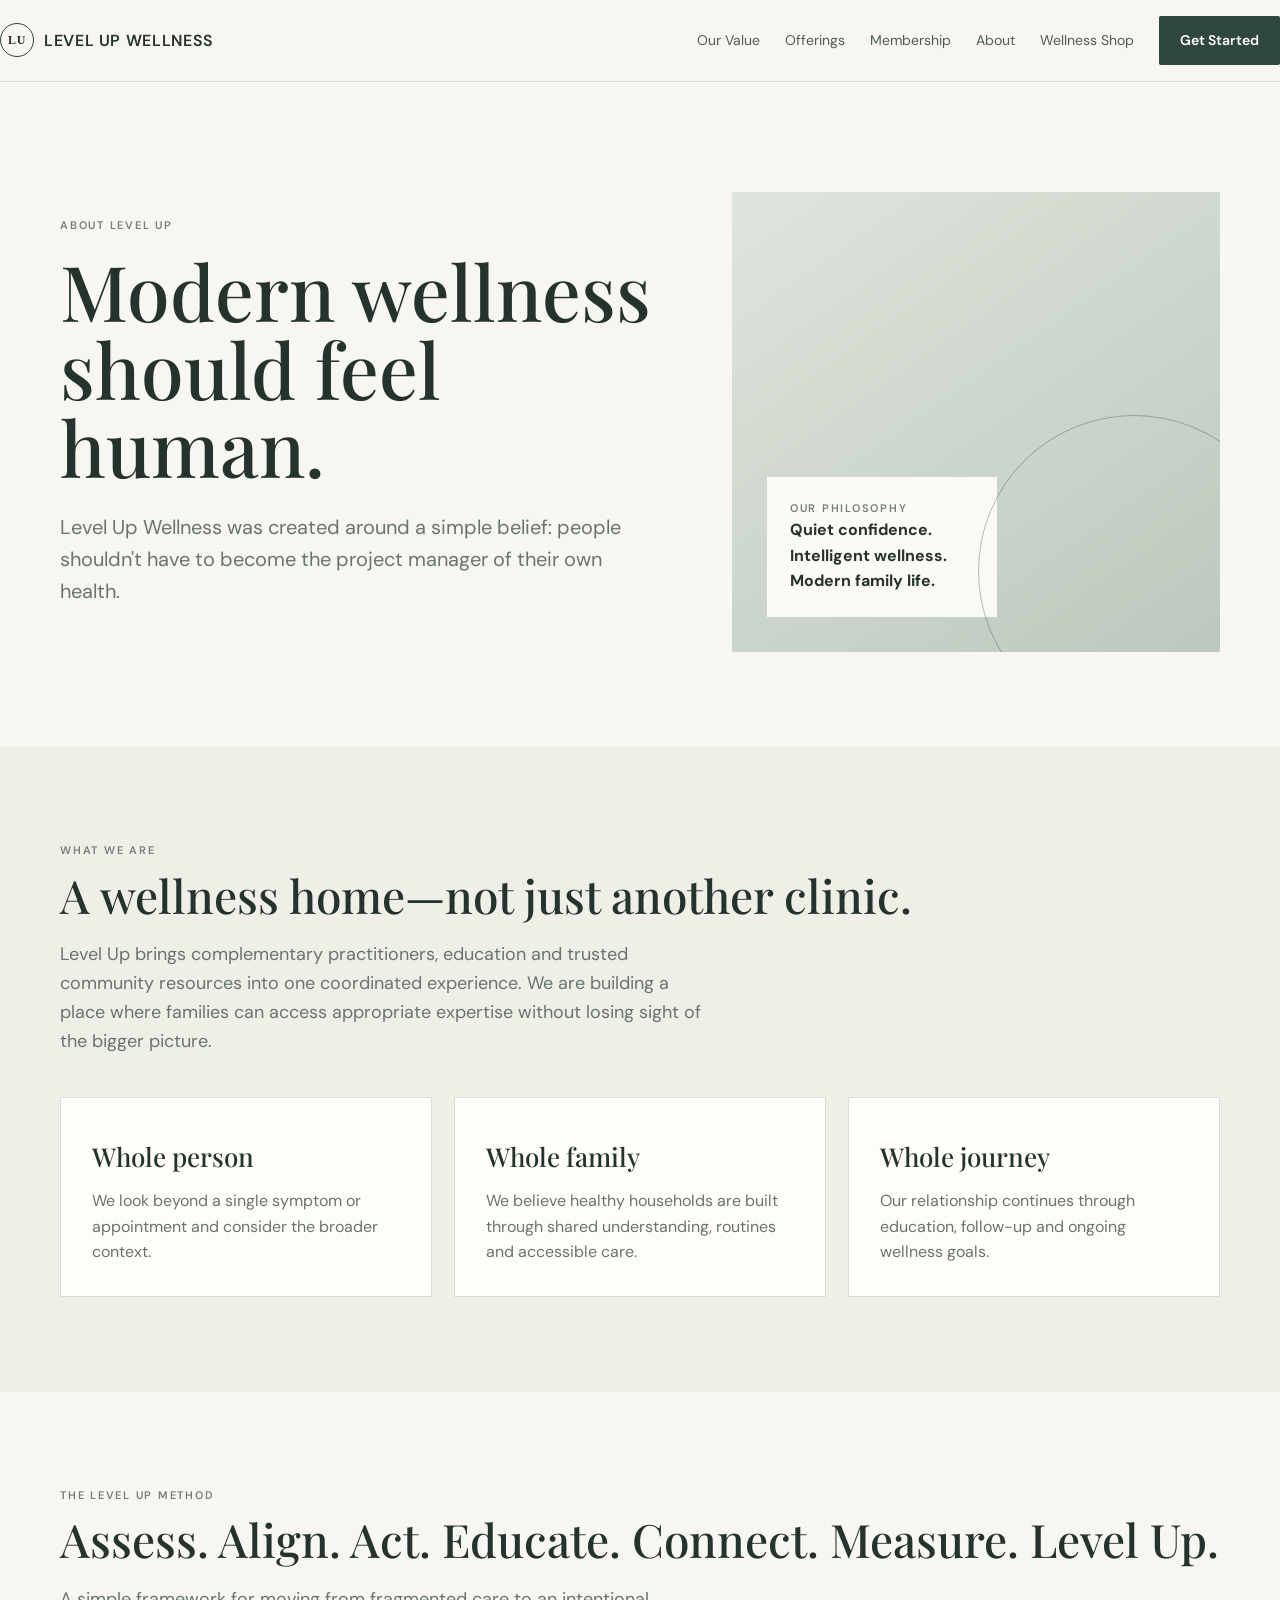
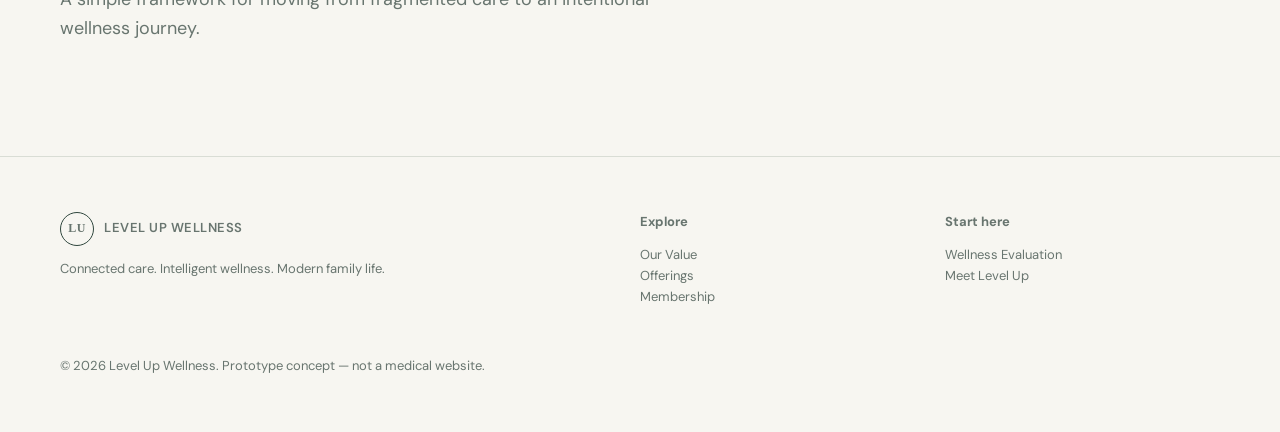
==== about.html @ f4aacc4f "Add files via upload" ====
<!doctype html>
<html lang="en"><head><meta charset="utf-8"><meta name="viewport" content="width=device-width,initial-scale=1">
<title>About Us | Level Up Wellness</title><link rel="stylesheet" href="assets/styles.css"></head>
<body>
<nav><div class="container" style="display:flex;align-items:center;justify-content:space-between;width:100%">
<a class="logo" href="index.html"><span class="mark">LU</span><span>LEVEL UP WELLNESS</span></a>
<div class="navlinks"><a href="value.html">Our Value</a><a href="offerings.html">Offerings</a><a href="membership.html">Membership</a><a href="about.html">About</a><a href="product.html">Wellness Shop</a><a class="btn" href="membership.html">Get Started</a></div>
</div></nav>

<main>
<section class="hero"><div class="container hero-grid"><div><div class="eyebrow">About Level Up</div><h1 class="display">Modern wellness should feel human.</h1><p class="lead">Level Up Wellness was created around a simple belief: people shouldn't have to become the project manager of their own health.</p></div><div class="visual"><div class="visual-card"><div class="eyebrow">Our philosophy</div><strong>Quiet confidence. Intelligent wellness. Modern family life.</strong></div></div></div></section>
<section class="section alt"><div class="container"><div class="eyebrow">What we are</div><h2>A wellness home—not just another clinic.</h2><p class="section-intro">Level Up brings complementary practitioners, education and trusted community resources into one coordinated experience. We are building a place where families can access appropriate expertise without losing sight of the bigger picture.</p><div class="grid3"><div class="card"><h3>Whole person</h3><p>We look beyond a single symptom or appointment and consider the broader context.</p></div><div class="card"><h3>Whole family</h3><p>We believe healthy households are built through shared understanding, routines and accessible care.</p></div><div class="card"><h3>Whole journey</h3><p>Our relationship continues through education, follow-up and ongoing wellness goals.</p></div></div></div></section>
<section class="section"><div class="container"><div class="eyebrow">The Level Up Method</div><h2>Assess. Align. Act. Educate. Connect. Measure. Level Up.</h2><p class="section-intro">A simple framework for moving from fragmented care to an intentional wellness journey.</p></div></section>
</main>
<footer><div class="container footergrid"><div><div class="logo"><span class="mark">LU</span><span>LEVEL UP WELLNESS</span></div><p>Connected care. Intelligent wellness. Modern family life.</p></div><div><b>Explore</b><p><a href="value.html">Our Value</a><br><a href="offerings.html">Offerings</a><br><a href="membership.html">Membership</a></p></div><div><b>Start here</b><p><a href="membership.html">Wellness Evaluation</a><br><a href="about.html">Meet Level Up</a></p></div></div><div class="container" style="margin-top:35px">© <span data-year></span> Level Up Wellness. Prototype concept — not a medical website.</div></footer>
<script src="assets/site.js"></script></body></html>
---- assets/styles.css ----
@import url('https://fonts.googleapis.com/css2?family=DM+Sans:wght@400;500;600&family=Playfair+Display:wght@500;600&display=swap');

:root{
  --ink:#24332d; --muted:#68756f; --paper:#f7f6f1; --cream:#efeee7;
  --sage:#aebcae; --deep:#30473e; --line:#d9ddd5; --white:#fffdf9;
}
*{box-sizing:border-box} body{margin:0;background:var(--paper);color:var(--ink);font-family:"DM Sans",sans-serif;line-height:1.6}
a{text-decoration:none;color:inherit}.container{width:min(1160px,92%);margin:auto}
nav{height:82px;display:flex;align-items:center;justify-content:space-between;border-bottom:1px solid var(--line);background:rgba(247,246,241,.94);position:sticky;top:0;z-index:10}
.navlinks{display:flex;gap:25px;align-items:center;font-size:14px;color:#4f5c56}.navlinks a:hover{color:var(--deep)}
.logo{display:flex;align-items:center;gap:10px;font-weight:600;letter-spacing:.04em}.mark{width:34px;height:34px;border:1.5px solid var(--deep);border-radius:50%;display:grid;place-items:center;font-family:Georgia,serif;font-size:12px}
.btn{display:inline-block;background:var(--deep);color:white;padding:13px 21px;border-radius:2px;font-size:14px;font-weight:600}.btn.light{background:transparent;color:var(--deep);border:1px solid var(--deep)}.btn:hover{opacity:.9}
.hero{padding:110px 0 95px}.hero-grid{display:grid;grid-template-columns:1.1fr .9fr;gap:75px;align-items:center}.eyebrow{text-transform:uppercase;letter-spacing:.16em;font-size:11px;color:#738077;font-weight:600}.display{font-family:"Playfair Display",serif;font-size:clamp(48px,6vw,78px);line-height:1.02;font-weight:500;margin:16px 0 25px}.lead{font-size:20px;color:var(--muted);max-width:620px}.actions{display:flex;gap:12px;flex-wrap:wrap;margin-top:30px}
.visual{min-height:460px;background:linear-gradient(145deg,#dfe5dc,#bcc8bd);border-radius:2px;position:relative;overflow:hidden}.visual:after{content:"";position:absolute;width:310px;height:310px;border:1px solid rgba(48,71,62,.35);border-radius:50%;right:-70px;bottom:-75px}.visual-card{position:absolute;left:35px;bottom:35px;background:rgba(255,253,249,.92);padding:23px;width:230px}
.section{padding:95px 0}.section.alt{background:var(--cream)}.section h2{font-family:"Playfair Display",serif;font-size:46px;line-height:1.1;font-weight:500;margin:10px 0 20px}.section-intro{max-width:650px;color:var(--muted);font-size:18px}
.grid3{display:grid;grid-template-columns:repeat(3,1fr);gap:22px;margin-top:42px}.card{background:var(--white);border:1px solid var(--line);padding:31px}.card h3{font-family:"Playfair Display",serif;font-size:26px;font-weight:500;margin:7px 0 10px}.card p{color:var(--muted);margin:0}.num{font-size:12px;letter-spacing:.12em;color:#7d8982}
.compare{display:grid;grid-template-columns:1fr 1fr;border:1px solid var(--line);margin-top:45px}.compare>div{padding:38px}.compare>div:first-child{background:#f0eee7}.compare h3{font-family:"Playfair Display",serif;font-size:29px;font-weight:500}.compare ul{padding-left:19px;color:var(--muted)}
.pricing{display:grid;grid-template-columns:1fr 1fr;gap:25px;margin-top:45px}.price-card{background:var(--white);border:1px solid var(--line);padding:42px}.price-card.featured{border:1.5px solid var(--deep)}.price{font-family:"Playfair Display",serif;font-size:53px;margin:15px 0}.price small{font:16px "DM Sans",sans-serif;color:var(--muted)}.checklist{list-style:none;padding:0;color:var(--muted)}.checklist li{padding:8px 0;border-bottom:1px solid #e8e9e4}
.banner{padding:60px 0;background:var(--deep);color:white}.banner .section-intro{color:#dce5df}.banner h2{color:white}
footer{padding:55px 0;border-top:1px solid var(--line);font-size:13px;color:var(--muted)}.footergrid{display:grid;grid-template-columns:2fr 1fr 1fr;gap:30px}
.product{display:grid;grid-template-columns:1fr 1fr;gap:60px;padding:90px 0}.product-img{height:520px;background:linear-gradient(145deg,#d7ddd4,#b3c1b4);display:grid;place-items:center;font-family:"Playfair Display",serif;font-size:34px;color:#30473e}.tabs{display:flex;gap:25px;border-bottom:1px solid var(--line);margin-top:35px}.tabs button{background:none;border:0;padding:12px 0;font:inherit;color:var(--muted);cursor:pointer}.tabs button.active{color:var(--deep);border-bottom:2px solid var(--deep)}
@media(max-width:800px){.navlinks{display:none}.hero-grid,.product,.pricing,.compare,.grid3{grid-template-columns:1fr}.hero{padding:75px 0}.visual{min-height:360px}.section{padding:70px 0}.display{font-size:53px}.footergrid{grid-template-columns:1fr}.price-card{padding:30px}}
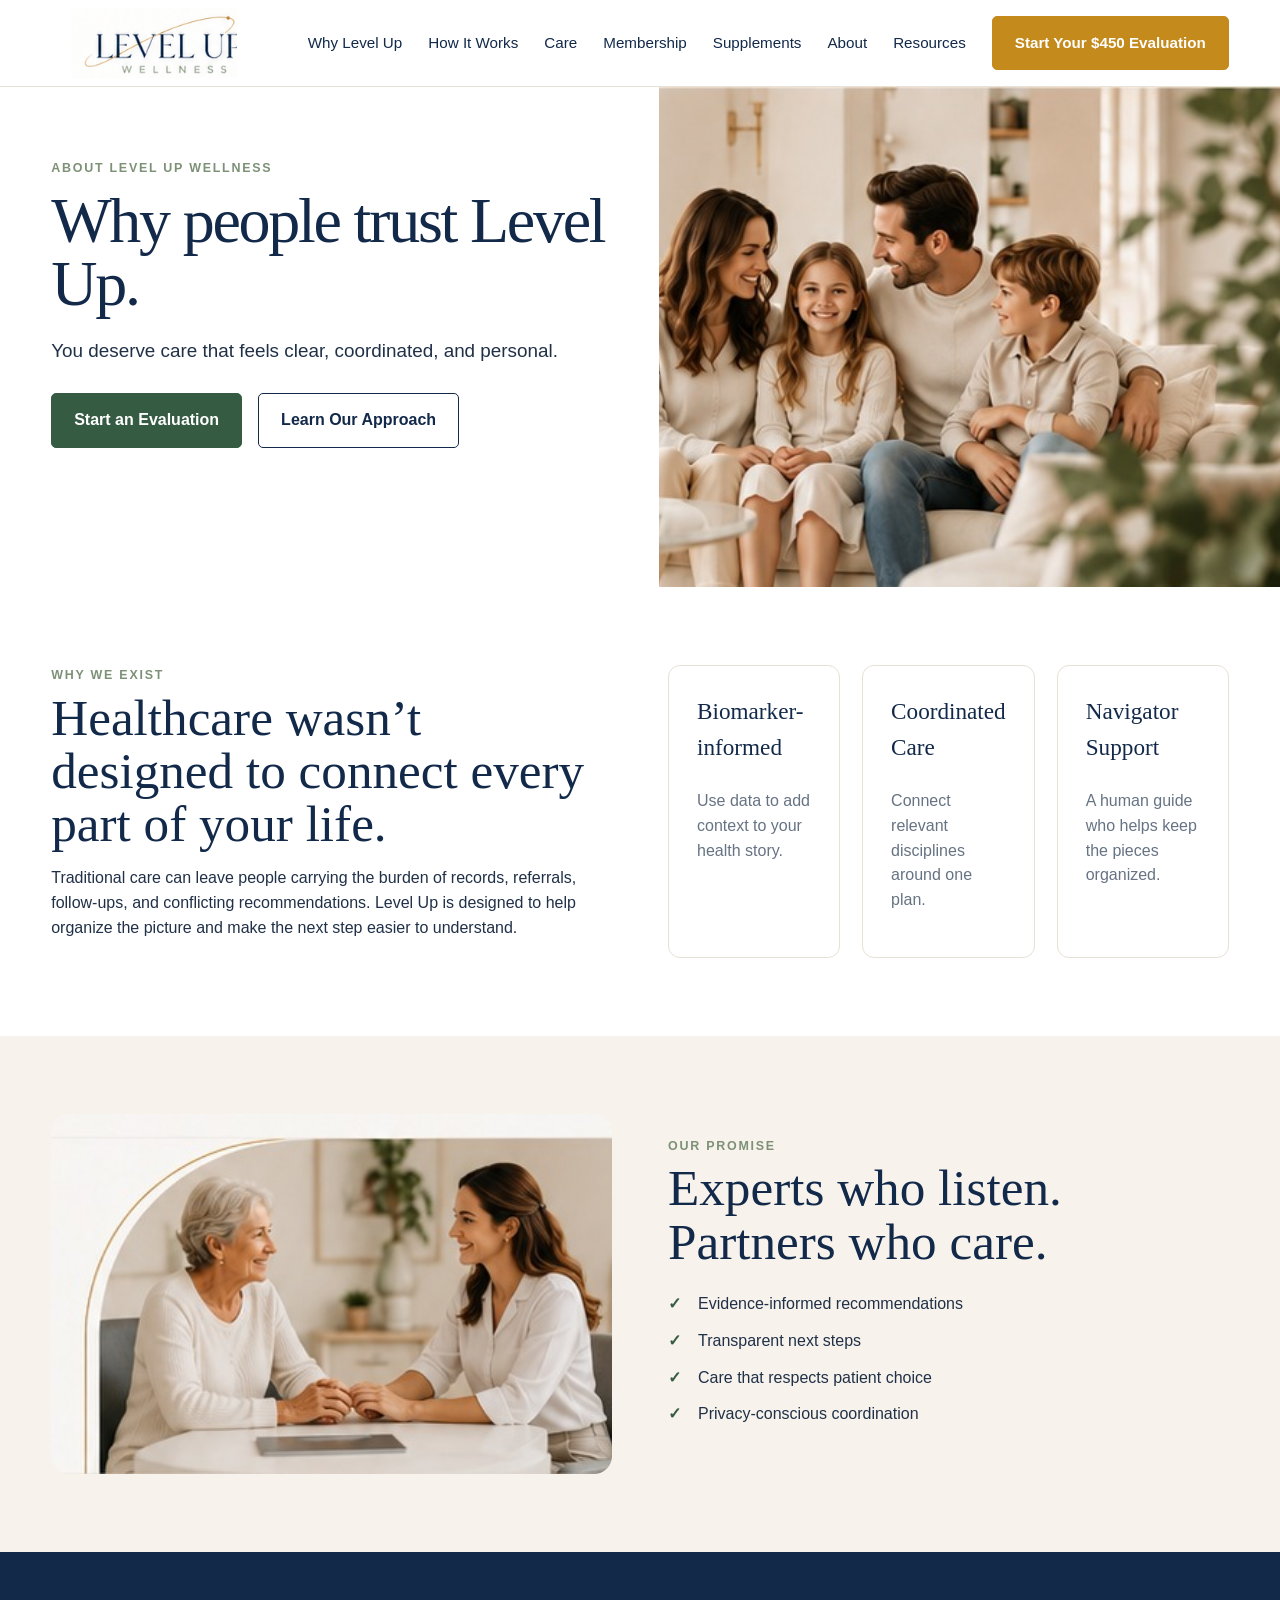
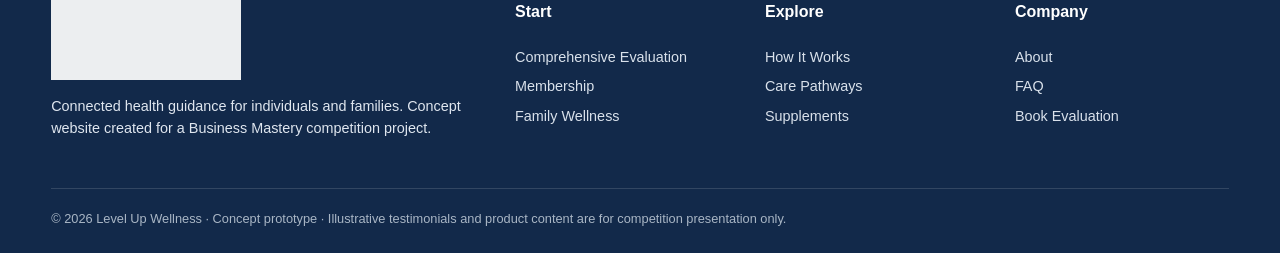
==== commit c2469590: "refactor: overhaul entire website layout and codebase" ====
--- a/about.html
+++ b/about.html
@@ -1,16 +1,3 @@
-<!doctype html>
-<html lang="en"><head><meta charset="utf-8"><meta name="viewport" content="width=device-width,initial-scale=1">
-<title>About Us | Level Up Wellness</title><link rel="stylesheet" href="assets/styles.css"></head>
-<body>
-<nav><div class="container" style="display:flex;align-items:center;justify-content:space-between;width:100%">
-<a class="logo" href="index.html"><span class="mark">LU</span><span>LEVEL UP WELLNESS</span></a>
-<div class="navlinks"><a href="value.html">Our Value</a><a href="offerings.html">Offerings</a><a href="membership.html">Membership</a><a href="about.html">About</a><a href="product.html">Wellness Shop</a><a class="btn" href="membership.html">Get Started</a></div>
-</div></nav>
-
-<main>
-<section class="hero"><div class="container hero-grid"><div><div class="eyebrow">About Level Up</div><h1 class="display">Modern wellness should feel human.</h1><p class="lead">Level Up Wellness was created around a simple belief: people shouldn't have to become the project manager of their own health.</p></div><div class="visual"><div class="visual-card"><div class="eyebrow">Our philosophy</div><strong>Quiet confidence. Intelligent wellness. Modern family life.</strong></div></div></div></section>
-<section class="section alt"><div class="container"><div class="eyebrow">What we are</div><h2>A wellness home—not just another clinic.</h2><p class="section-intro">Level Up brings complementary practitioners, education and trusted community resources into one coordinated experience. We are building a place where families can access appropriate expertise without losing sight of the bigger picture.</p><div class="grid3"><div class="card"><h3>Whole person</h3><p>We look beyond a single symptom or appointment and consider the broader context.</p></div><div class="card"><h3>Whole family</h3><p>We believe healthy households are built through shared understanding, routines and accessible care.</p></div><div class="card"><h3>Whole journey</h3><p>Our relationship continues through education, follow-up and ongoing wellness goals.</p></div></div></div></section>
-<section class="section"><div class="container"><div class="eyebrow">The Level Up Method</div><h2>Assess. Align. Act. Educate. Connect. Measure. Level Up.</h2><p class="section-intro">A simple framework for moving from fragmented care to an intentional wellness journey.</p></div></section>
-</main>
-<footer><div class="container footergrid"><div><div class="logo"><span class="mark">LU</span><span>LEVEL UP WELLNESS</span></div><p>Connected care. Intelligent wellness. Modern family life.</p></div><div><b>Explore</b><p><a href="value.html">Our Value</a><br><a href="offerings.html">Offerings</a><br><a href="membership.html">Membership</a></p></div><div><b>Start here</b><p><a href="membership.html">Wellness Evaluation</a><br><a href="about.html">Meet Level Up</a></p></div></div><div class="container" style="margin-top:35px">© <span data-year></span> Level Up Wellness. Prototype concept — not a medical website.</div></footer>
-<script src="assets/site.js"></script></body></html>+<!doctype html><html lang="en"><head><meta charset="utf-8"><meta name="viewport" content="width=device-width,initial-scale=1"><title>About | Level Up Wellness</title><link rel="stylesheet" href="styles.css"></head><body><header><div class="container nav"><a class="logo" href="index.html"><img src="assets/logo.png" alt="Level Up Wellness"></a><button class="menu" aria-label="Menu">☰</button><nav class="navlinks"><a href="index.html">Why Level Up</a><a href="how-it-works.html">How It Works</a><a href="care.html">Care</a><a href="membership.html">Membership</a><a href="shop.html">Supplements</a><a href="about.html">About</a><a href="faq.html">Resources</a><a class="btn" href="evaluation.html">Start Your $450 Evaluation</a></nav></div></header><main><section class="hero"><div class="hero-copy"><div class="eyebrow">About Level Up Wellness</div><h1>Why people trust Level Up.</h1><p class="lead">You deserve care that feels clear, coordinated, and personal.</p><div class="hero-actions"><a class="btn sage" href="evaluation.html">Start an Evaluation</a><a class="btn secondary" href="how-it-works.html">Learn Our Approach</a></div></div><div class="hero-img" style="background-image:url('assets/hero-about.jpg')"></div></section>
+<section class="section"><div class="container two-col"><div><div class="eyebrow">Why we exist</div><h2>Healthcare wasn’t designed to connect every part of your life.</h2><p>Traditional care can leave people carrying the burden of records, referrals, follow-ups, and conflicting recommendations. Level Up is designed to help organize the picture and make the next step easier to understand.</p></div><div class="cards"><div class="card"><h3>Biomarker-informed</h3><p>Use data to add context to your health story.</p></div><div class="card"><h3>Coordinated Care</h3><p>Connect relevant disciplines around one plan.</p></div><div class="card"><h3>Navigator Support</h3><p>A human guide who helps keep the pieces organized.</p></div></div></div></section>
+<section class="section soft"><div class="container two-col"><img src="assets/clinician.jpg" alt="Clinician and patient"><div><div class="eyebrow">Our promise</div><h2>Experts who listen. Partners who care.</h2><ul class="checks"><li>Evidence-informed recommendations</li><li>Transparent next steps</li><li>Care that respects patient choice</li><li>Privacy-conscious coordination</li></ul></div></div></section></main><footer class="site"><div class="container"><div class="footer-grid"><div><img src="assets/logo.png" alt="Level Up Wellness" style="width:190px;filter:brightness(0) invert(1);opacity:.92"><p class="small">Connected health guidance for individuals and families. Concept website created for a Business Mastery competition project.</p></div><div><h4>Start</h4><a href="evaluation.html">Comprehensive Evaluation</a><a href="membership.html">Membership</a><a href="family.html">Family Wellness</a></div><div><h4>Explore</h4><a href="how-it-works.html">How It Works</a><a href="care.html">Care Pathways</a><a href="shop.html">Supplements</a></div><div><h4>Company</h4><a href="about.html">About</a><a href="faq.html">FAQ</a><a href="evaluation.html">Book Evaluation</a></div></div><div class="legal">© 2026 Level Up Wellness · Concept prototype · Illustrative testimonials and product content are for competition presentation only.</div></div></footer><script src="app.js"></script></body></html>
--- a/styles.css
+++ b/styles.css
@@ -0,0 +1,19 @@
+:root{--navy:#12294A;--sage:#7D9177;--sage2:#A8B4A3;--gold:#C58A1C;--cream:#F7F3EC;--ink:#203047;--line:#E7E1D6;--white:#fff;--green:#355C42}
+*{box-sizing:border-box}html{scroll-behavior:smooth}body{margin:0;font-family:Inter,Manrope,Arial,sans-serif;color:var(--ink);background:#fff;line-height:1.55}a{text-decoration:none;color:inherit}img{max-width:100%;display:block}.container{width:min(1180px,92vw);margin:auto}.serif,h1,h2,h3{font-family:Georgia,'Times New Roman',serif;color:var(--navy);font-weight:500}.eyebrow{letter-spacing:.14em;text-transform:uppercase;color:var(--sage);font-weight:700;font-size:.78rem}.muted{color:#647081}.small{font-size:.9rem}.btn{display:inline-flex;align-items:center;justify-content:center;padding:14px 22px;border-radius:5px;background:var(--gold);color:white;font-weight:700;border:1px solid var(--gold);transition:.2s}.btn:hover{transform:translateY(-1px);filter:brightness(.96)}.btn.secondary{background:transparent;color:var(--navy);border-color:var(--navy)}.btn.sage{background:var(--green);border-color:var(--green)}
+header{position:sticky;top:0;z-index:20;background:rgba(255,255,255,.96);backdrop-filter:blur(8px);border-bottom:1px solid var(--line)}.nav{height:86px;display:flex;align-items:center;gap:28px}.logo img{width:205px;max-height:70px;object-fit:contain}.navlinks{margin-left:auto;display:flex;gap:26px;align-items:center;font-size:.95rem;color:var(--navy)}.navlinks a:hover{color:var(--gold)}.menu{display:none;margin-left:auto;background:none;border:0;font-size:1.5rem;color:var(--navy)}
+.hero{display:grid;grid-template-columns:1.03fr .97fr;min-height:500px}.hero-copy{padding:72px max(4vw,28px) 60px calc((100vw - min(1180px,92vw))/2);background:linear-gradient(90deg,#fff 0%,#fff 78%,rgba(255,255,255,.84) 100%)}.hero h1{font-size:clamp(3rem,5vw,5.4rem);line-height:.98;margin:.18em 0 .32em;letter-spacing:-.035em}.hero p.lead{font-size:1.18rem;max-width:610px}.hero-img{min-height:500px;background-size:cover;background-position:center}.hero-actions{display:flex;gap:16px;align-items:center;margin-top:28px;flex-wrap:wrap}
+.benefit-strip{display:grid;grid-template-columns:repeat(3,1fr);gap:0;border-top:1px solid var(--line);border-bottom:1px solid var(--line)}.benefit{padding:28px 34px;display:grid;grid-template-columns:52px 1fr;gap:14px;align-items:start;border-right:1px solid var(--line)}.benefit:last-child{border-right:0}.icon{width:48px;height:48px;border-radius:50%;display:grid;place-items:center;background:#EEF1E8;color:var(--green);font-size:1.4rem}.benefit h3{font-size:1.18rem;margin:0 0 4px}.benefit p{margin:0;font-size:.94rem;color:#546171}
+.section{padding:78px 0}.section.soft{background:var(--cream)}.section.sage{background:#EEF2EA}.section.navy{background:var(--navy);color:white}.section.navy h2,.section.navy h3{color:white}.section-title{text-align:center;max-width:780px;margin:0 auto 44px}.section-title h2{font-size:clamp(2.2rem,3.4vw,3.6rem);line-height:1.05;margin:.2em 0}.section-title p{font-size:1.08rem;color:#667383}
+.steps{display:grid;grid-template-columns:repeat(3,1fr);gap:24px}.step{padding:30px;background:white;border:1px solid var(--line);border-radius:12px}.step .num{width:34px;height:34px;border-radius:50%;background:var(--sage);color:white;display:grid;place-items:center;font-weight:800;margin-bottom:18px}.step h3{margin:0 0 10px;font-size:1.45rem}.step p{margin:0;color:#5c6978}
+.testimonials{display:grid;grid-template-columns:repeat(3,1fr);gap:20px}.quote{border:1px solid var(--line);border-radius:12px;padding:28px;background:#fff}.quote .mark{font:48px Georgia;color:var(--gold);line-height:.7}.quote p{font-family:Georgia,serif;font-size:1.16rem;color:var(--navy)}.quote footer{font-size:.88rem;color:#667383}.disclosure{text-align:center;margin-top:14px;font-size:.75rem;color:#7d8792}
+.two-col{display:grid;grid-template-columns:1fr 1fr;gap:56px;align-items:center}.two-col img{border-radius:18px;min-height:360px;object-fit:cover}.two-col h2{font-size:clamp(2.4rem,4vw,4rem);line-height:1.04;margin:.1em 0 .3em}.checks{list-style:none;padding:0;margin:24px 0}.checks li{position:relative;padding-left:30px;margin:12px 0}.checks li:before{content:'✓';position:absolute;left:0;color:var(--green);font-weight:900}
+.cards{display:grid;grid-template-columns:repeat(3,1fr);gap:22px}.card{border:1px solid var(--line);border-radius:12px;background:#fff;padding:28px}.card h3{margin-top:0;font-size:1.45rem}.card p{color:#667383}.price{font:500 2.6rem Georgia;color:var(--navy);margin:.2em 0}.price small{font:400 .95rem Inter;color:#657180}
+.pricing{display:grid;grid-template-columns:repeat(2,1fr);gap:24px;max-width:900px;margin:auto}.price-card{border:1px solid var(--line);border-radius:14px;padding:34px;background:#fff}.price-card.featured{border:2px solid var(--sage);position:relative}.pill{display:inline-block;padding:6px 11px;border-radius:999px;background:#EDF1E8;color:var(--green);font-size:.75rem;font-weight:800;letter-spacing:.05em;text-transform:uppercase}
+.map{max-width:780px;margin:auto;border:1px solid var(--line);border-radius:50%;aspect-ratio:1;display:grid;place-items:center;background:radial-gradient(circle,#fff 0 38%,#f3f5ef 39% 100%);position:relative}.map-center{width:40%;aspect-ratio:1;border-radius:50%;background:var(--navy);color:white;display:grid;place-items:center;text-align:center;padding:20px;font:500 1.7rem Georgia}.map-tag{position:absolute;background:white;border:1px solid var(--line);border-radius:9px;padding:10px 14px;font-size:.9rem}.t1{top:10%;left:8%}.t2{top:10%;right:7%}.t3{top:44%;left:-2%}.t4{top:44%;right:-2%}.t5{bottom:11%;left:12%}.t6{bottom:11%;right:12%}
+.pathways{display:grid;grid-template-columns:repeat(5,1fr);gap:16px}.path{border:1px solid var(--line);padding:22px;border-radius:11px;background:#fff}.path h3{font-size:1.22rem}.path p{font-size:.9rem;color:#647081}
+.faq{max-width:850px;margin:auto}.faq-item{border-bottom:1px solid var(--line)}.faq-q{width:100%;display:flex;justify-content:space-between;background:none;border:0;padding:22px 0;font:500 1.2rem Georgia;color:var(--navy);cursor:pointer;text-align:left}.faq-a{display:none;padding:0 0 22px;color:#5e6a78}.faq-item.open .faq-a{display:block}
+.shop-hero{background:linear-gradient(90deg,#fff 0 52%,rgba(255,255,255,.08)),url('assets/supplements-hero.jpg') center/cover;min-height:460px;display:flex;align-items:center}.shop-hero .copy{max-width:560px}.shop-hero h1{font-size:clamp(3rem,5vw,5rem);line-height:1}.product-grid{display:grid;grid-template-columns:repeat(4,1fr);gap:22px}.product-card{border:1px solid var(--line);border-radius:12px;background:white;overflow:hidden}.product-art{height:250px;background:#F4F1E9;display:grid;place-items:center}.bottle{width:105px;height:165px;background:linear-gradient(#55331e,#2b1a10);border-radius:15px 15px 22px 22px;position:relative;box-shadow:0 12px 26px #0002}.bottle:before{content:'';position:absolute;top:-24px;left:9px;right:9px;height:28px;background:#171717;border-radius:6px}.label{position:absolute;left:10px;right:10px;top:42px;height:84px;background:#f5efe4;border-radius:4px;display:grid;place-items:center;text-align:center;padding:8px;font:600 .7rem Georgia;color:var(--navy)}.product-info{padding:20px}.product-info h3{font-size:1.25rem;margin:0}.stars{color:var(--gold);letter-spacing:.08em}.product-detail{display:grid;grid-template-columns:1fr 1fr;gap:60px;align-items:start}.product-stage{background:#F4F1E9;border-radius:16px;min-height:540px;display:grid;place-items:center}.product-stage .bottle{transform:scale(1.8)}.qty{display:flex;border:1px solid var(--line);border-radius:6px;overflow:hidden;width:max-content}.qty button,.qty span{width:42px;height:42px;display:grid;place-items:center;border:0;background:#fff}.product-meta{display:grid;grid-template-columns:repeat(3,1fr);gap:12px;margin-top:24px}.meta{border:1px solid var(--line);padding:14px;border-radius:8px;text-align:center;font-size:.85rem}
+.cta{padding:46px;border-radius:14px;background:linear-gradient(135deg,var(--green),#6f876f);color:white;display:flex;align-items:center;justify-content:space-between;gap:20px}.cta h2{color:white;margin:0;font-size:2rem}.cta p{margin:.35em 0 0;color:#eff5ed}
+footer.site{background:var(--navy);color:#dfe6ef;padding:48px 0 24px}.footer-grid{display:grid;grid-template-columns:2fr repeat(3,1fr);gap:36px}.footer-grid h4{color:white;margin-top:0}.footer-grid a{display:block;margin:7px 0;color:#d9e1eb;font-size:.9rem}.legal{border-top:1px solid #ffffff22;margin-top:34px;padding-top:20px;font-size:.8rem;color:#a9b6c5}
+@media(max-width:900px){.navlinks{display:none;position:absolute;top:86px;left:0;right:0;background:white;padding:20px;flex-direction:column;border-bottom:1px solid var(--line)}.navlinks.open{display:flex}.menu{display:block}.hero{grid-template-columns:1fr}.hero-copy{padding:56px 6vw}.hero-img{min-height:360px}.benefit-strip,.steps,.testimonials,.cards,.product-grid,.pathways{grid-template-columns:1fr 1fr}.two-col,.product-detail{grid-template-columns:1fr}.footer-grid{grid-template-columns:1fr 1fr}.pricing{grid-template-columns:1fr}.map{width:88vw}.map-tag{font-size:.75rem}.shop-hero{background-position:65% center}.shop-hero .copy{padding:55px 6vw;background:rgba(255,255,255,.9)}}
+@media(max-width:600px){.logo img{width:165px}.nav{height:76px}.hero h1{font-size:3.2rem}.benefit-strip,.steps,.testimonials,.cards,.product-grid,.pathways,.footer-grid{grid-template-columns:1fr}.benefit{border-right:0;border-bottom:1px solid var(--line)}.section{padding:56px 0}.cta{flex-direction:column;text-align:center}.map{border-radius:18px;aspect-ratio:auto;padding:30px;display:flex;flex-direction:column;gap:10px}.map-center{width:190px}.map-tag{position:static;width:100%;text-align:center}.product-meta{grid-template-columns:1fr}.nav .btn{display:none}}
